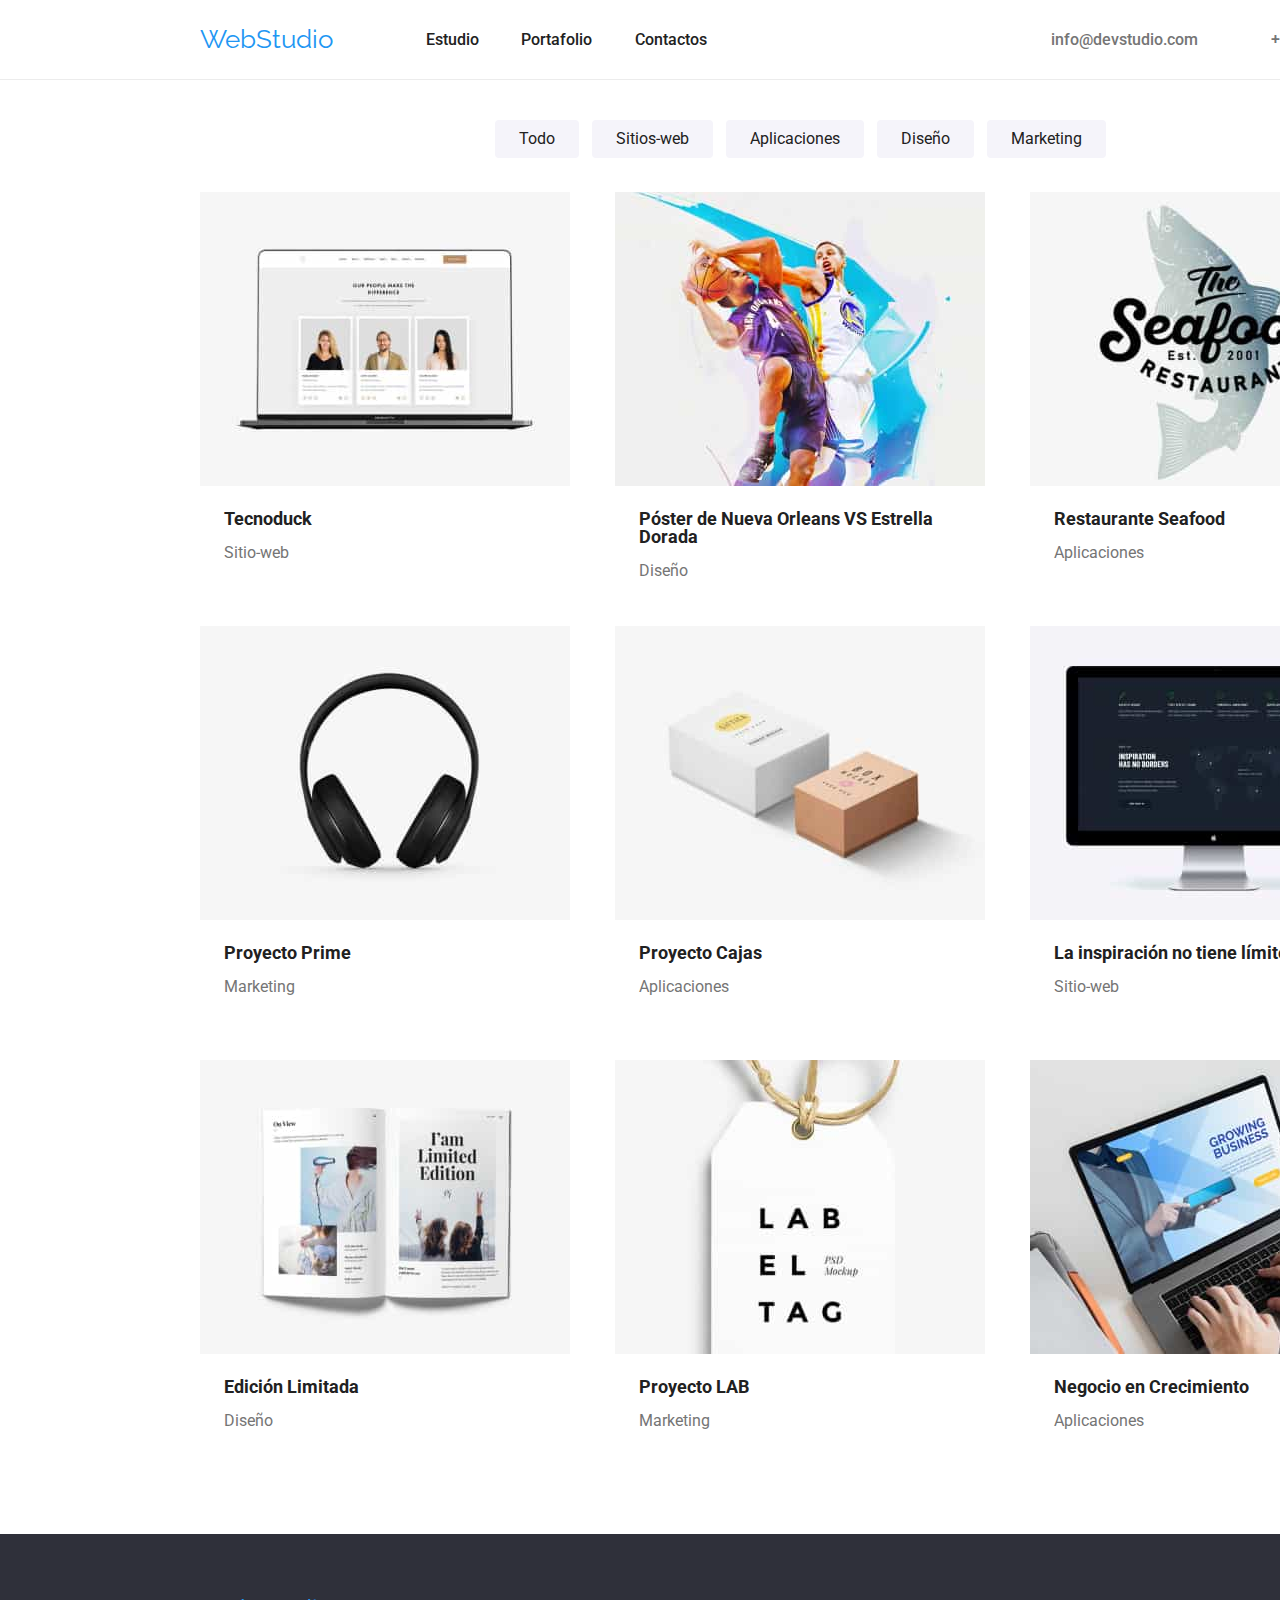
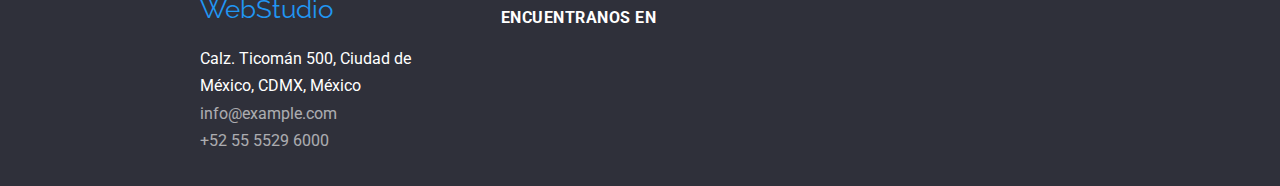
==== portafolio.html @ 0700a846 "start" ====
<!DOCTYPE html>
<html lang="es">
  <head>
    <meta charset="UTF-8" />
    <meta http-equiv="x-ua-compatible" content="ie=edge" />
    <meta name="viewport" content="width=device-width, initial-scale=1.0" />
    <link rel="stylesheet" href="CSS/styles-portafolio.css" />
    <link
      rel="stylesheet"
      href="https://cdnjs.cloudflare.com/ajax/libs/modern-normalize/1.1.0/modern-normalize.css"
      integrity="sha512-Y0MM+V6ymRKN2zStTqzQ227DWhhp4Mzdo6gnlRnuaNCbc+YN/ZH0sBCLTM4M0oSy9c9VKiCvd4Jk44aCLrNS5Q=="
      crossorigin="anonymous"
      referrerpolicy="no-referrer"
    />
    <title>Portafolio</title>
  </head>

  <body>
    <header>
      <section class="top-container">
        <div class="container">
          <nav>
            <a class="webstudio" href="#" target="_self">WebStudio</a>
            <ul class="navigation">
              <li>
                <a class="estudio" href="index.html" target="_self">Estudio</a>
              </li>
              <li>
                <a class="portafolio" href="portafolio.html" target="_self"
                  >Portafolio</a
                >
              </li>
              <li>
                <a class="contactos" href="#" target="_blank">Contactos</a>
              </li>
            </ul>
            <ul class="contact">
              <li>
                <a href="mailto:info@devstudio.com">info@devstudio.com</a>
              </li>
              <li>
                <a href="tel:+525555296000">+52 55 5529 6000</a>
              </li>
            </ul>
          </nav>
        </div>
      </section>
    </header>

    <main>
      <section class="main-content">
        <div class="container">
          <ul class="buttons">
            <li>
              <button class="button-all" type="button">Todo</button>
            </li>
            <li>
              <button class="button-websites" type="button">Sitios-web</button>
            </li>
            <li>
              <button class="button-apps" type="button">Aplicaciones</button>
            </li>
            <li>
              <button class="button-design" type="button">Diseño</button>
            </li>
            <li>
              <button class="button-marketing" type="button">Marketing</button>
            </li>
          </ul>
          <ul class="images">
            <li class="tecnoduck">
              <img
                src="Imagenes/images-portafolio/imagen(10).jpg"
                alt="tecnoduck picture"
                width="370"
                height="294"
              />
              <p>Tecnoduck</p>
              <a class="websites" href="#">Sitio-web</a>
            </li>
            <li class="basket">
              <img
                src="Imagenes/images-portafolio/imagen(11).jpg"
                alt="basket players"
                width="370"
                height="294"
              />
              <p>Póster de Nueva Orleans VS Estrella Dorada</p>
              <a class="design" href="#">Diseño</a>
            </li>
            <li class="seafood">
              <img
                src="Imagenes/images-portafolio/imagen(12).jpg"
                alt="restaurant SeaFood"
                width="370"
                height="294"
              />
              <p>Restaurante Seafood</p>
              <a class="apps" href="#">Aplicaciones</a>
            </li>
            <li class="headsets">
              <img
                src="Imagenes/images-portafolio/imagen(13).jpg"
                alt="headsets picture"
                width="370"
                height="294"
              />
              <p>Proyecto Prime</p>
              <a class="marketing" href="#">Marketing</a>
            </li>
            <li class="boxes">
              <img
                src="Imagenes/images-portafolio/imagen(14).jpg"
                alt="boxes picture"
                width="370"
                height="294"
              />
              <p>Proyecto Cajas</p>
              <a class="apps" href="#">Aplicaciones</a>
            </li>
            <li class="screen">
              <img
                src="Imagenes/images-portafolio/imagen(15).jpg"
                alt="screen picture"
                width="370"
                height="294"
              />
              <p>La inspiración no tiene límites</p>
              <a class="websites" href="#">Sitio-web</a>
            </li>
            <li class="magazine">
              <img
                src="Imagenes/images-portafolio/imagen(18).jpg"
                alt="magazine picture"
                width="370"
                height="294"
              />
              <p>Edición Limitada</p>
              <a class="design" href="#">Diseño</a>
            </li>
            <li class="tag">
              <img
                src="Imagenes/images-portafolio/imagen(17).jpg"
                alt="tag picture"
                width="370"
                height="294"
              />
              <p>Proyecto LAB</p>
              <a class="marketing" href="#">Marketing</a>
            </li>
            <li class="laptop">
              <img
                src="Imagenes/images-portafolio/imagen(16).jpg"
                alt="laptot picture"
                width="370"
                height="294"
              />
              <p>Negocio en Crecimiento</p>
              <a class="apps" href="#">Aplicaciones</a>
            </li>
          </ul>
        </div>
      </section>
    </main>

    <footer>
      <section class="foot-page">
        <div class="container">
          <ul class="foot-info">
            <a class="webstudio" href="#" target="_self">WebStudio</a>
            <li class="address">
              <address>
                Calz. Ticomán 500, Ciudad de México, CDMX, México
              </address>
            </li>
            <li class="phone">
              <a href="mailto:info@example.com">info@example.com</a>
            </li>
            <li class="email">
              <a href="tel:+525555296000">+52 55 5529 6000</a>
            </li>
          </ul>
          <ul class="find-us">
            <li>
              <p>ENCUENTRANOS EN</p>
            </li>
          </ul>
        </div>
      </section>
    </footer>
  </body>
</html>
---- CSS/styles-portafolio.css ----
@import url('https://fonts.googleapis.com/css2?family=Raleway:wght@700&family=Roboto:wght@400;500;700;900&display=swap');

:root {
    --color-azul: #2196F3;
    --color-texto: #212121;
    --color-gris: #757575;
    --color-hueso: #FFFFFF;
    --color-botones: #F5F4FA;
    --color-footpage: #2F303A;
}

* {
    list-style: none;
    text-decoration: none;
    font-family: 'Roboto', sans-serif;
    color: var(--color-texto);
    box-sizing: border-box;
}

section {
    margin: 0px 0px;
    padding: 47px 0px;
    width: 1600px;
}

.top-container {
    width: 1600px;
    height: 80px;
    margin: 0 auto;
    padding: 0px 0px;
    align-items: center;
    justify-content: center;
    display: flex;
    border-bottom: 1px solid #ECECEC;
}

nav {
    width: 1200px;
    display: flex;
    align-items: center;
}

.top-container .container .navigation {
    display: flex;
    padding: 0px 0px;
    margin: 0px 0px 0px 93px;
    width: 281px;
    justify-content: space-between;
}

.top-container .container .contact {
    display: flex;
    justify-content: space-between;
    width: 350px;
    margin: 0px 0px 0px 344px;
    padding: 0px 0px;
}

.webstudio,
.foot-info .webstudio {
    font-family: 'Raleway', sans-serif;
    font-size: 26px;
    font-style: bold;
    line-height: 1.2;
    color: var(--color-azul);
}

.foot-page .find-us p {
    font-style: normal;
    font-weight: 700;
    line-height: 16px;
    letter-spacing: 0.03em;
    color: var(--color-hueso);
    width: 300px;
}

.main-content .images p {
    font-weight: 700;
    font-size: 18px;
    font-style: bold;
    line-height: 1;
    margin: 0px 0px;
    padding: 20px 24px 10px 24px;
}

.main-content .images a {
    font-size: 16px;
    line-height: 1.9;
    font-style: medium;
    color: var(--color-gris);
    padding: 20px 24px 20px 24px;
}

.main-content .images li {
    background-color: var(--color-hueso);
    width: 370px;
    height: 404px;
    margin-bottom: 30px;
    border-bottom: 1px;
}

.estudio,
.contactos,
.portafolio {
    font-weight: 500;
    font-style: medium;
    line-height: 1.2;
}

.estudio:hover,
.contactos:hover,
.portafolio:hover,
.estudio:focus,
.contactos:focus,
.porafolio:focus {
    color: var(--color-azul);
    font-weight: 500;
    line-height: 1.2;
}

.contact a {
    color: var(--color-gris);
    font-weight: 500;
    line-height: 1.2;
}

.main-content button {
    background-color: var(--color-botones);
    font-size: 16px;
    font-style: medium;
    line-height: 1.6;
    width: auto;
    height: auto;
    border: none;
    border-radius: 4px;
    text-align: center;
    padding: 6px 24px;
}

.main-content button:hover,
.main-content button:focus {
    background-color: var(--color-azul);
    color: var(--color-hueso);
    font-style: medium;
    line-height: 1.6;
    padding: 6px 24px;
    width: auto;
    height: auto;
    border: none;
    cursor: pointer;
    box-shadow: 0px 3px 1px rgba(0, 0, 0, 0.1), 0px 1px 2px rgba(0, 0, 0, 0.08), 0px 2px 2px rgba(0, 0, 0, 0.12);
}

.main-content {
    display: flex;
    width: 1600px;
    margin: 0 auto;
}

.main-content .container {
    display: flex;
    margin: 0 auto;
    width: 1200px;
    height: 1360px;
    align-items: center;
    justify-content: center;
    padding: 0px 0px;
    flex-direction: column;
}

.main-content .container .images {
    display: flex;
    flex-wrap: wrap;
    padding: 0px 0px;
    justify-content: space-between;
    align-items: flex-start;
}

.main-content .container .buttons {
    display: flex;
    width: 611px;
    height: 54px;
    padding: 0px 0px;
    justify-content: space-between;
    margin-bottom: 18px;
}

.contact a:hover,
.foot-info a:hover {
    color: var(--color-azul);
}

.foot-page {
    display: flex;
    background-color: var(--color-footpage);
    width: 1600px;
    height: 252px;
    padding: 0px 0px;
    margin: 0 auto;
}

.foot-page .container {
    width: 1200px;
    display: flex;
    margin: 0 auto;
}

.foot-page ul {
    margin: 60px 70px 47px 0px; 
    padding: 0px 0px;
    width: 231px;
    height: 145px;
    display: flex;
    flex-wrap: wrap;
    align-items: center;
    line-height: 24px;
}

.foot-info .webstudio {
    margin-bottom: 20px;
}

.foot-info li a  {
    color: var(--color-hueso);
    line-height: 1.7;
    opacity: 60%;
}

.foot-info address {
    color: var(--color-hueso);
    line-height: 1.7;
    font-style: normal;
}

.foot-page .container .find-us li {
    margin-bottom: 143px;
}
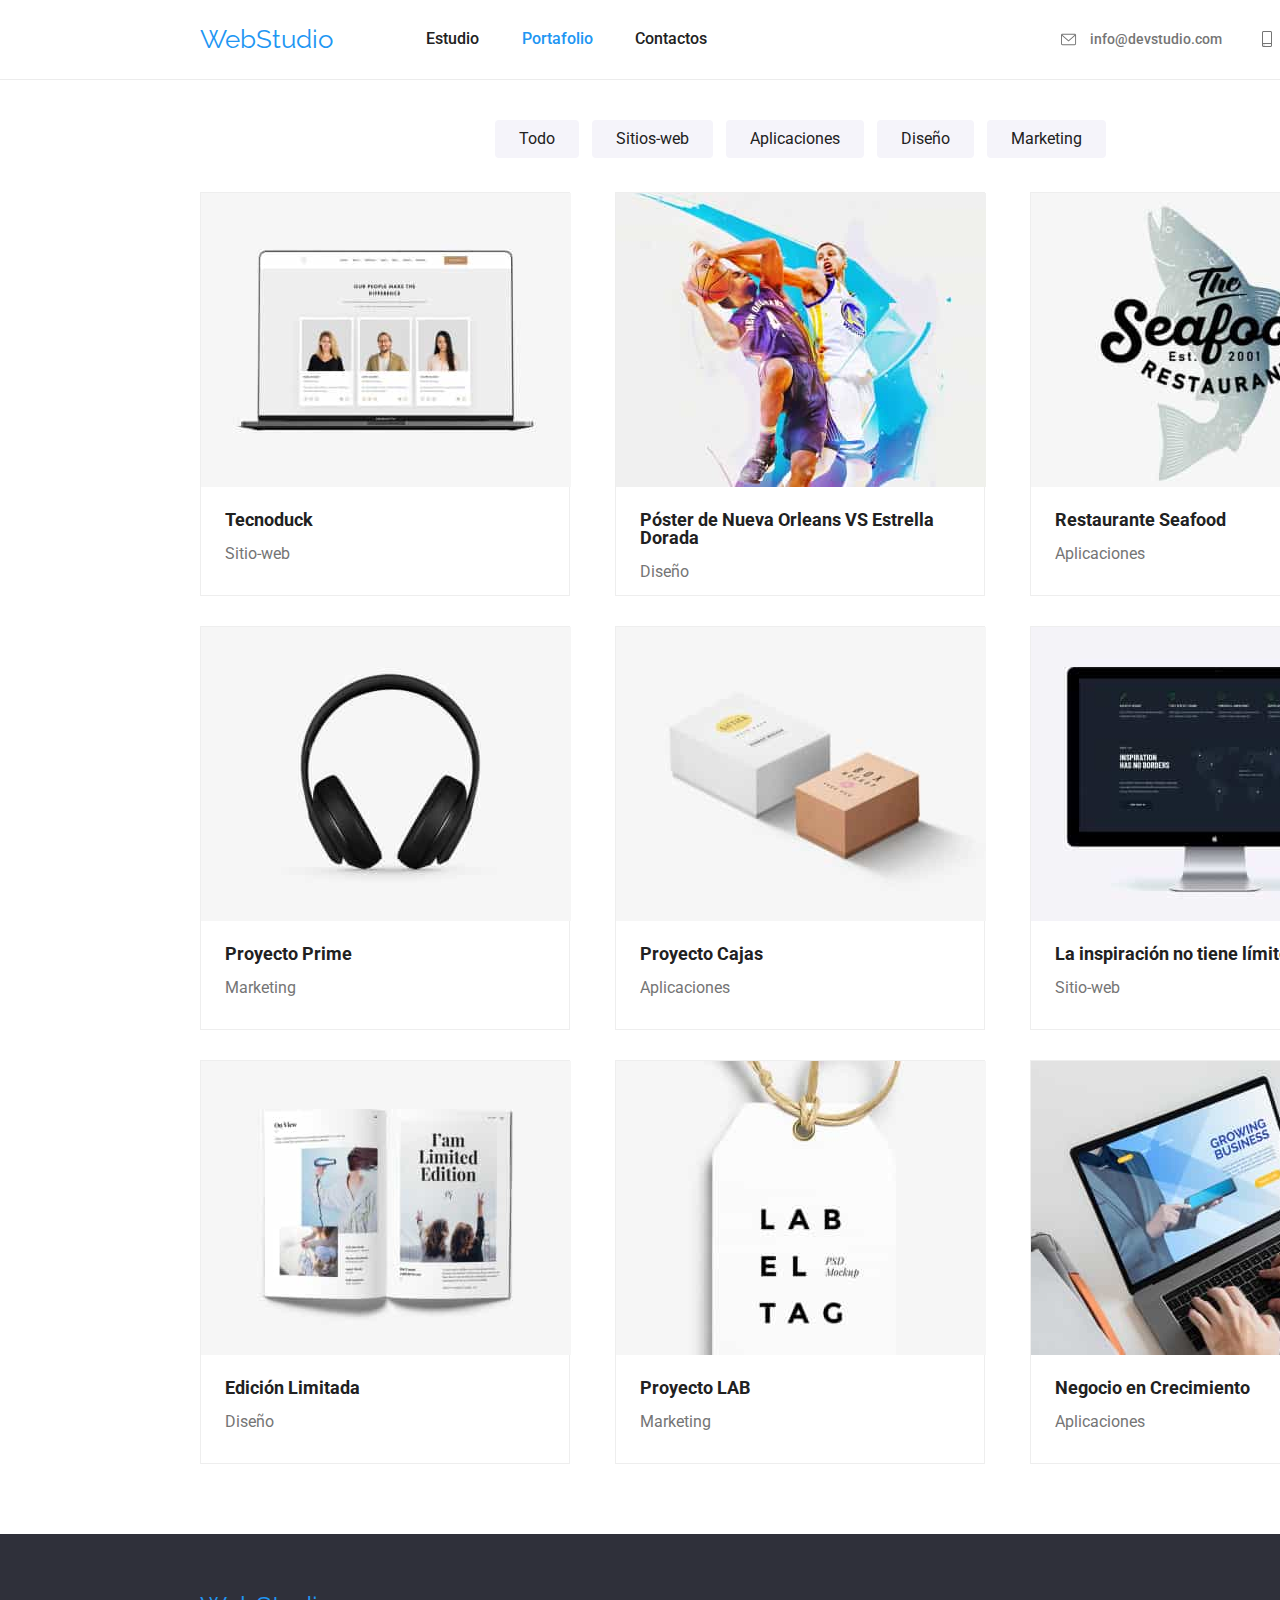
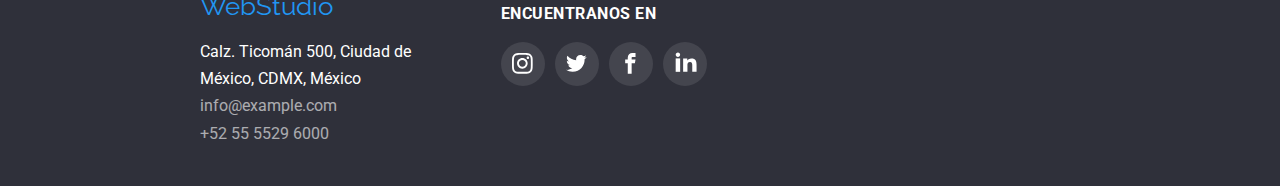
==== commit 469946fe: "finishhw4" ====
--- a/portafolio.html
+++ b/portafolio.html
@@ -4,7 +4,7 @@
     <meta charset="UTF-8" />
     <meta http-equiv="x-ua-compatible" content="ie=edge" />
     <meta name="viewport" content="width=device-width, initial-scale=1.0" />
-    <link rel="stylesheet" href="CSS/styles-portafolio.css" />
+    <link rel="stylesheet" href="styles-portafolio.css" />
     <link
       rel="stylesheet"
       href="https://cdnjs.cloudflare.com/ajax/libs/modern-normalize/1.1.0/modern-normalize.css"
@@ -17,10 +17,11 @@
 
   <body>
     <header>
-      <section class="top-container">
+      <section class="top-page">
         <div class="container">
           <nav>
-            <a class="webstudio" href="#" target="_self">WebStudio</a>
+            <a class="webstudio" href="#" target="_blank">WebStudio</a>
+
             <ul class="navigation">
               <li>
                 <a class="estudio" href="index.html" target="_self">Estudio</a>
@@ -34,15 +35,26 @@
                 <a class="contactos" href="#" target="_blank">Contactos</a>
               </li>
             </ul>
-            <ul class="contact">
-              <li>
+          </nav>
+
+          <ul class="contact">
+            <li>
+              <div class="email">
+                <svg class="icon">
+                  <use href="Imagenes/SVG/sprite.svg#sobre"></use>
+                </svg>
                 <a href="mailto:info@devstudio.com">info@devstudio.com</a>
-              </li>
-              <li>
+              </div>
+            </li>
+            <li>
+              <div class="celphone">
+                <svg class="icon">
+                  <use href="Imagenes/SVG/sprite.svg#celular"></use>
+                </svg>
                 <a href="tel:+525555296000">+52 55 5529 6000</a>
-              </li>
-            </ul>
-          </nav>
+              </div>
+            </li>
+          </ul>
         </div>
       </section>
     </header>
@@ -173,18 +185,42 @@
                 Calz. Ticomán 500, Ciudad de México, CDMX, México
               </address>
             </li>
+            <li class="foot-email">
+              <a href="mailto:info@example.com">info@example.com</a>
+            </li>
             <li class="phone">
-              <a href="mailto:info@example.com">info@example.com</a>
-            </li>
-            <li class="email">
               <a href="tel:+525555296000">+52 55 5529 6000</a>
             </li>
           </ul>
-          <ul class="find-us">
-            <li>
-              <p>ENCUENTRANOS EN</p>
-            </li>
-          </ul>
+          <div class="find-us">
+            <ul class="text-findus">
+              <li>
+                <p>ENCUENTRANOS EN</p>
+              </li>
+            </ul>
+            <ul class="social-container">
+              <li class="behind-icon-footer">
+                <svg class="foot-icon">
+                  <use href="Imagenes/SVG/sprite.svg#instagram"></use>
+                </svg>
+              </li>
+              <li class="behind-icon-footer">
+                <svg class="foot-icon">
+                  <use href="Imagenes/SVG/sprite.svg#twitter"></use>
+                </svg>
+              </li>
+              <li class="behind-icon-footer">
+                <svg class="foot-icon">
+                  <use href="Imagenes/SVG/sprite.svg#facebook"></use>
+                </svg>
+              </li>
+              <li class="behind-icon-footer">
+                <svg class="foot-icon">
+                  <use href="Imagenes/SVG/sprite.svg#linkedin"></use>
+                </svg>
+              </li>
+            </ul>
+          </div>
         </div>
       </section>
     </footer>
--- a/styles-portafolio.css
+++ b/styles-portafolio.css
@@ -0,0 +1,332 @@
+@import url('https://fonts.googleapis.com/css2?family=Raleway:wght@700&family=Roboto:wght@400;500;700;900&display=swap');
+
+:root {
+    --color-azul: #2196F3;
+    --color-texto: #212121;
+    --color-gris: #757575;
+    --color-hueso: #FFFFFF;
+    --color-botones: #F5F4FA;
+    --color-footpage: #2F303A;
+}
+
+* {
+    list-style: none;
+    text-decoration: none;
+    font-family: 'Roboto', sans-serif;
+    color: var(--color-texto);
+    box-sizing: border-box;
+}
+
+section {
+    margin: 0px 0px;
+    padding: 47px 0px;
+    width: 1600px;
+}
+
+/* TOP WEBSITE */
+
+.top-page {
+    height: 80px;
+    padding: 0px 0px;
+    align-items: center;
+    display: flex;
+    width: 1600px;
+    border-bottom: 1px solid #ECECEC;
+}
+
+.top-page .container {
+    display: flex;
+    width: 1200px;
+    margin: 0 auto;
+    align-items: center;
+}
+
+nav {
+    width: 519px;
+    display: flex;
+    align-items: center;
+}
+
+.top-page .container .navigation {
+    display: flex;
+    padding: 0px 0px;
+    margin: 0px 0px 0px 93px;
+    width: 281px;
+    justify-content: space-between;
+}
+
+.top-page .container .contact {
+    display: flex;
+    justify-content: space-between;
+    align-items: center;
+    width: 340px;
+    height: 16px;
+    margin: 0px 0px 0px 344px;
+    padding: 0px 0px;
+}
+
+.contact .email {
+    display: flex;
+    justify-content: space-between;
+    width: 161px;
+    height: 16px;
+}
+
+.contact .celphone {
+    display: flex;
+    justify-content: space-between;
+    width: 138px;
+    height: 16px;
+}
+
+.top-page .container .icon {
+    width: 20px;
+    height: 16px;
+    stroke-width: 0;
+    align-items: center;
+    fill: var(--color-gris)
+}
+
+.webstudio,
+.foot-info .webstudio {
+    font-family: 'Raleway', sans-serif;
+    font-size: 26px;
+    font-style: bold;
+    line-height: var(--lineweight-normal);
+    color: var(--color-azul);
+}
+
+.estudio,
+.contactos,
+.portafolio {
+    font-weight: 500;
+    font-style: medium;
+    line-height: var(--lineweight-normal);
+}
+
+.portafolio {
+    color: var(--color-azul);
+}
+
+.estudio:hover,
+.contactos:hover,
+.estudio:focus,
+.contactos:focus {
+    color: var(--color-azul);
+    font-weight: 500;
+    line-height: var(--lineweight-normal);
+}
+
+.contact a {
+    color: var(--color-gris);
+    font-weight: 500;
+    font-size: 14px;
+    line-height: var(--lineweight-normal);
+}
+
+.top-page .contact .email .icon:hover,
+.top-page .contact .email a:hover,
+.top-page .contact .celphone a:hover {
+    color: var(--color-azul);
+    font-weight: 500;
+    font-size: 14px;
+    line-height: var(--lineweight-normal);
+    fill: var(--color-azul);
+    color: var(--color-azul);
+    cursor: pointer;
+}
+
+/* MAIN CONTENT */
+
+.main-content .images p {
+    font-weight: 700;
+    font-size: 18px;
+    font-style: bold;
+    line-height: 1;
+    margin: 0px 0px;
+    padding: 20px 24px 10px 24px;
+}
+
+.main-content .images a {
+    font-size: 16px;
+    line-height: 1.9;
+    font-style: medium;
+    color: var(--color-gris);
+    padding: 20px 24px 20px 24px;
+}
+
+.main-content .images li {
+    background-color: var(--color-hueso);
+    width: 370px;
+    height: 404px;
+    margin-bottom: 30px;
+    border: 1px solid rgba(238, 238, 238, 1);
+}
+
+.main-content .images li:hover {
+    box-shadow: 0px 1px 1px rgba(0, 0, 0, 0.12), 0px 4px 4px rgba(0, 0, 0, 0.06), 1px 4px 6px rgba(0, 0, 0, 0.16);
+    cursor: pointer;
+}
+
+.main-content button {
+    background-color: var(--color-botones);
+    font-size: 16px;
+    font-style: bold;
+    line-height: 1.6;
+    width: auto;
+    height: auto;
+    border: none;
+    border-radius: 4px;
+    text-align: center;
+    padding: 6px 24px;
+}
+
+.main-content button:hover,
+.main-content button:focus {
+    background-color: var(--color-azul);
+    color: var(--color-hueso);
+    font-style: medium;
+    line-height: 1.6;
+    padding: 6px 24px;
+    width: auto;
+    height: auto;
+    border: none;
+    cursor: pointer;
+    box-shadow: 0px 3px 1px rgba(0, 0, 0, 0.1), 0px 1px 2px rgba(0, 0, 0, 0.08), 0px 2px 2px rgba(0, 0, 0, 0.12);
+}
+
+.main-content {
+    display: flex;
+    width: 1600px;
+    margin: 0 auto;
+}
+
+.main-content .container {
+    display: flex;
+    margin: 0 auto;
+    width: 1200px;
+    height: 1360px;
+    align-items: center;
+    justify-content: center;
+    padding: 0px 0px;
+    flex-direction: column;
+}
+
+.main-content .container .images {
+    display: flex;
+    flex-wrap: wrap;
+    padding: 0px 0px;
+    justify-content: space-between;
+    align-items: flex-start;
+}
+
+.main-content .container .buttons {
+    display: flex;
+    width: 611px;
+    height: 54px;
+    padding: 0px 0px;
+    justify-content: space-between;
+    margin-bottom: 18px;
+}
+
+.contact a:hover,
+.foot-info a:hover {
+    color: var(--color-azul);
+}
+
+/* FOOTER */
+
+.foot-page {
+    display: flex;
+    background-color: var(--color-footpage);
+    width: 1600px;
+    height: 252px;
+    padding: 0px 0px;
+}
+
+.foot-page .container {
+    width: 1200px;
+    display: flex;
+    margin: 0 auto;
+}
+
+.foot-page .foot-info {
+    margin: 60px 70px 47px 0px;
+    padding: 0px 0px;
+    width: 231px;
+    height: 145px;
+    display: flex;
+    flex-wrap: wrap;
+    align-items: center;
+    line-height: 24px;
+}
+
+.foot-info .webstudio {
+    margin-bottom: 20px;
+}
+
+.foot-info li a {
+    color: var(--color-hueso);
+    line-height: 1.7;
+    opacity: 60%;
+}
+
+.foot-info address {
+    color: var(--color-hueso);
+    line-height: 1.7;
+    font-style: normal;
+}
+
+.foot-page .find-us {
+    display: flex;
+    flex-direction: column;
+    width: 206px;
+    height: 80px;
+    margin: 72px 0px 100px 0px;
+    justify-content: space-between;
+}
+
+.foot-page .find-us .text-findus,
+.foot-page .find-us .social-container {
+    margin: 0px 0px;
+    padding: 0px 0px;
+}
+
+.foot-page .find-us p {
+    font-style: normal;
+    font-weight: 700;
+    line-height: 16px;
+    letter-spacing: 0.03em;
+    color: var(--color-hueso);
+    margin: 0px 0px;
+}
+
+.social-container {
+    width: 206px;
+    height: 44px;
+    display: flex;
+    justify-content: space-between;
+    align-items: center;
+}
+
+.behind-icon-footer {
+    background-color: rgba(255, 255, 255, 0.1);
+    border-radius: 100%;
+    width: 44px;
+    height: 44px;
+}
+
+.foot-icon {
+    width: 44px;
+    height: 44px;
+    fill: var(--color-hueso);
+    align-items: left;
+}
+
+.behind-icon-footer:hover {
+    background-color: var(--color-azul);
+    border-radius: 100%;
+    width: 44px;
+    height: 44px;
+    cursor: pointer;
+}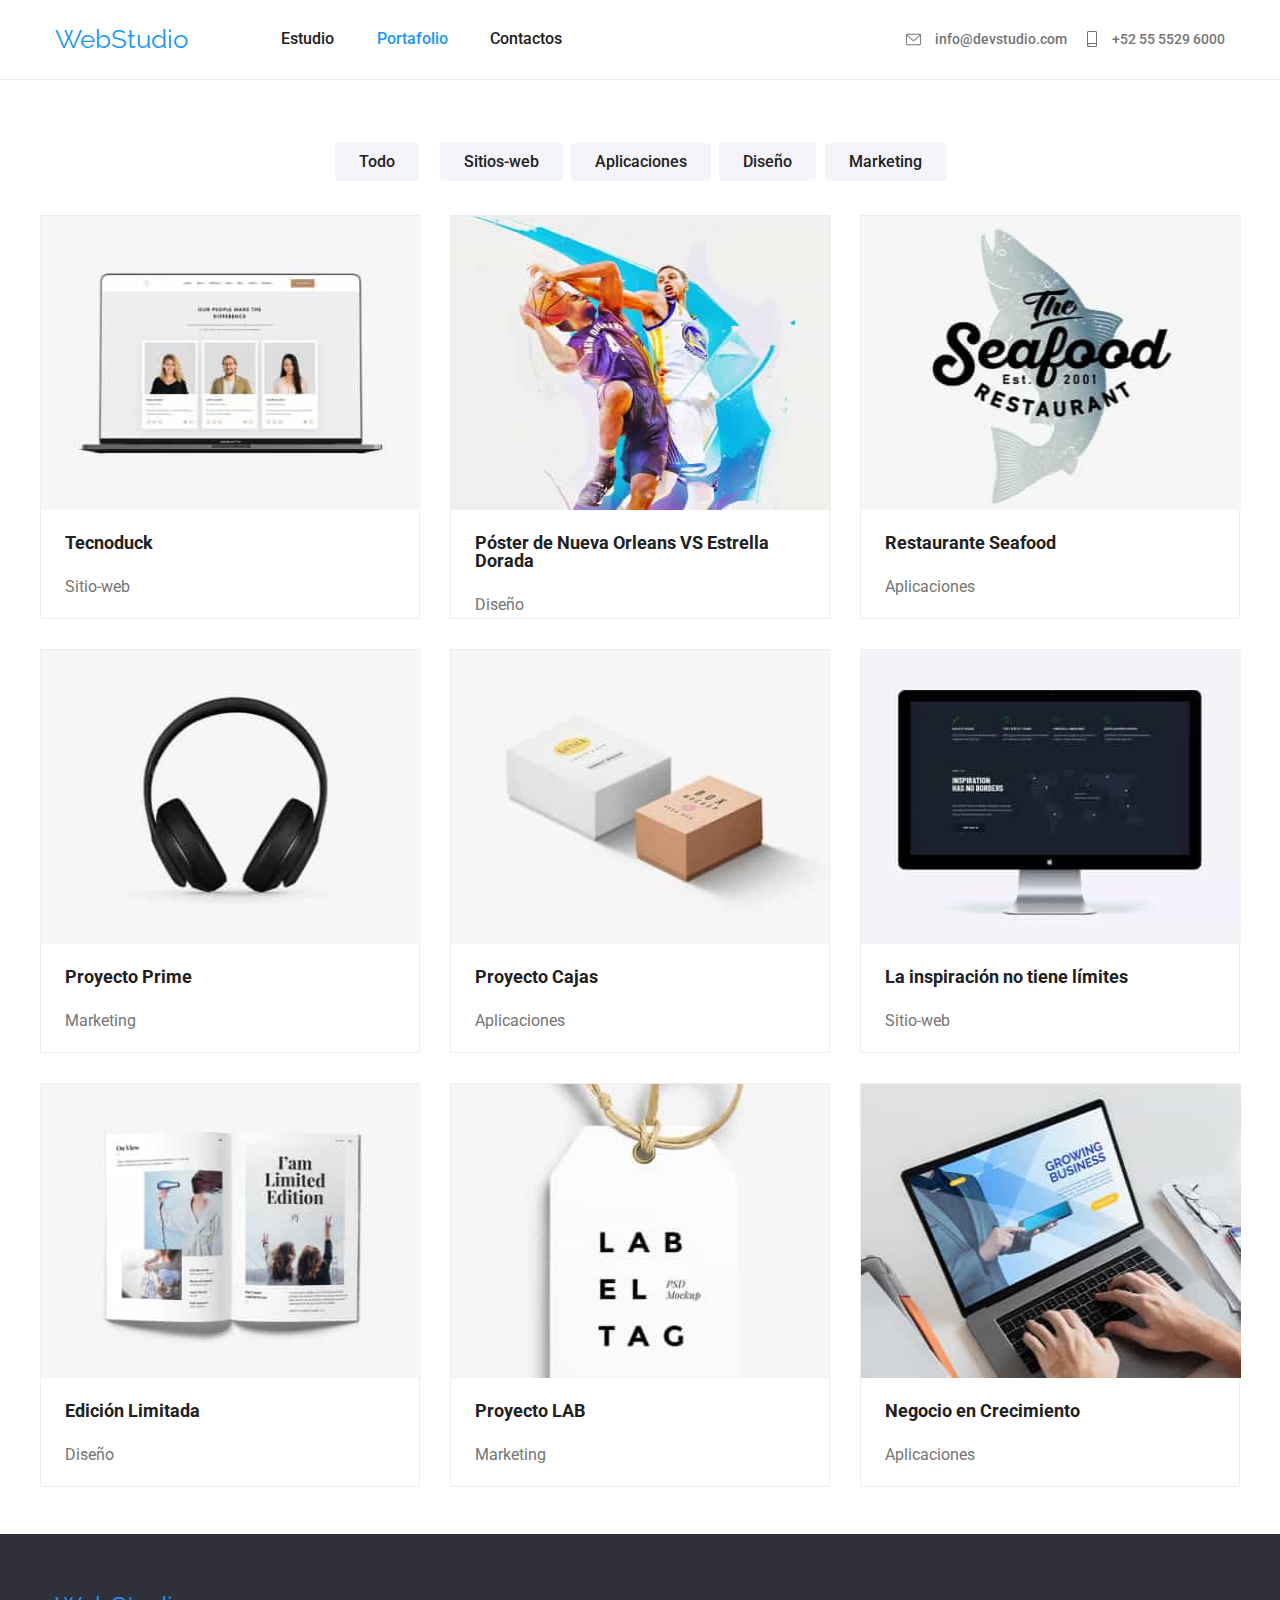
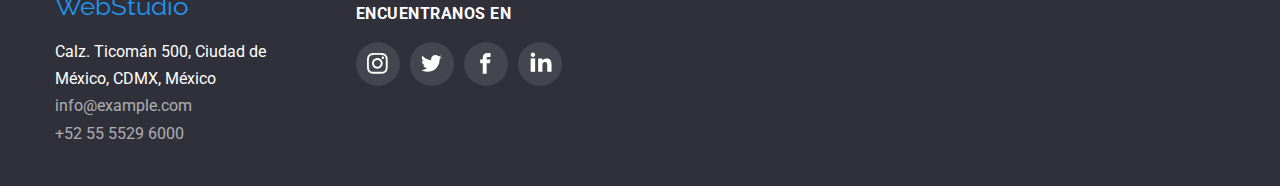
==== commit a8bfd0e5: "finish hw04" ====
--- a/portafolio.html
+++ b/portafolio.html
@@ -64,111 +64,129 @@
         <div class="container">
           <ul class="buttons">
             <li>
-              <button class="button-all" type="button">Todo</button>
-            </li>
-            <li>
-              <button class="button-websites" type="button">Sitios-web</button>
-            </li>
-            <li>
-              <button class="button-apps" type="button">Aplicaciones</button>
-            </li>
-            <li>
-              <button class="button-design" type="button">Diseño</button>
-            </li>
-            <li>
-              <button class="button-marketing" type="button">Marketing</button>
+              <button class="button-selector" type="button">Todo</button>
+            </li>
+            <li>
+              <button class="button-selector" type="button">Sitios-web</button>
+            </li>
+            <li>
+              <button class="button-selector" type="button">Aplicaciones</button>
+            </li>
+            <li>
+              <button class="button-selector" type="button">Diseño</button>
+            </li>
+            <li>
+              <button class="button-selector" type="button">Marketing</button>
             </li>
           </ul>
           <ul class="images">
             <li class="tecnoduck">
+              <a href="#" class="link">
               <img
                 src="Imagenes/images-portafolio/imagen(10).jpg"
                 alt="tecnoduck picture"
-                width="370"
-                height="294"
-              />
-              <p>Tecnoduck</p>
-              <a class="websites" href="#">Sitio-web</a>
+                width="380"
+                height="294"
+              />
+              <h2>Tecnoduck</h2>
+              <p>Sitio-web</p>
+            </a>
             </li>
             <li class="basket">
+              <a href="#" class="link">
               <img
                 src="Imagenes/images-portafolio/imagen(11).jpg"
                 alt="basket players"
-                width="370"
-                height="294"
-              />
-              <p>Póster de Nueva Orleans VS Estrella Dorada</p>
-              <a class="design" href="#">Diseño</a>
+                width="380"
+                height="294"
+              />
+              <h2>Póster de Nueva Orleans VS Estrella Dorada</h2>
+              <p>Diseño</p>
+            </a>
             </li>
             <li class="seafood">
+            <a href="#" class="link">
               <img
                 src="Imagenes/images-portafolio/imagen(12).jpg"
                 alt="restaurant SeaFood"
-                width="370"
-                height="294"
-              />
-              <p>Restaurante Seafood</p>
-              <a class="apps" href="#">Aplicaciones</a>
+                width="380"
+                height="294"
+              />
+              <h2>Restaurante Seafood</h2>
+              <p>Aplicaciones</p>
+            </a>
             </li>
             <li class="headsets">
+            <a href="#" class="link">
               <img
                 src="Imagenes/images-portafolio/imagen(13).jpg"
                 alt="headsets picture"
-                width="370"
-                height="294"
-              />
-              <p>Proyecto Prime</p>
-              <a class="marketing" href="#">Marketing</a>
+                width="380"
+                height="294"
+              />
+              <h2>Proyecto Prime</h2>
+              <p>Marketing</p>
+            </a>
             </li>
             <li class="boxes">
+            <a href="#" class="link">
               <img
                 src="Imagenes/images-portafolio/imagen(14).jpg"
                 alt="boxes picture"
-                width="370"
-                height="294"
-              />
-              <p>Proyecto Cajas</p>
-              <a class="apps" href="#">Aplicaciones</a>
+                width="380"
+                height="294"
+              />
+              <h2>Proyecto Cajas</h2>
+              <p>Aplicaciones</p>
+            </a>
             </li>
             <li class="screen">
+            <a href="#" class="link">
               <img
                 src="Imagenes/images-portafolio/imagen(15).jpg"
                 alt="screen picture"
-                width="370"
-                height="294"
-              />
-              <p>La inspiración no tiene límites</p>
-              <a class="websites" href="#">Sitio-web</a>
+                width="380"
+                height="294"
+              />
+              <h2>La inspiración no tiene límites</h2>
+              <p>Sitio-web</p>
+            </a>
             </li>
             <li class="magazine">
+            <a href="#" class="link">
               <img
                 src="Imagenes/images-portafolio/imagen(18).jpg"
                 alt="magazine picture"
-                width="370"
-                height="294"
-              />
-              <p>Edición Limitada</p>
-              <a class="design" href="#">Diseño</a>
+                width="380"
+                height="294"
+              />
+              <h2>Edición Limitada</h2>
+              <p>Diseño</p>
+            </a>
             </li>
             <li class="tag">
+            <a href="#" class="link">
               <img
                 src="Imagenes/images-portafolio/imagen(17).jpg"
                 alt="tag picture"
-                width="370"
-                height="294"
-              />
-              <p>Proyecto LAB</p>
-              <a class="marketing" href="#">Marketing</a>
+                width="380"
+                height="294"
+              />
+              <h2>Proyecto LAB</h2>
+              <p>Marketing</p>
+            </a>
             </li>
             <li class="laptop">
+            <a href="#" class="link">
               <img
                 src="Imagenes/images-portafolio/imagen(16).jpg"
                 alt="laptot picture"
-                width="370"
-                height="294"
-              />
-              <p>Negocio en Crecimiento</p>
-              <a class="apps" href="#">Aplicaciones</a>
+                width="380"
+                height="294"
+              />
+              <h2>Negocio en Crecimiento</h2>
+              <p>Aplicaciones</p>
+            </a>
             </li>
           </ul>
         </div>
--- a/styles-portafolio.css
+++ b/styles-portafolio.css
@@ -20,7 +20,7 @@
 section {
     margin: 0px 0px;
     padding: 47px 0px;
-    width: 1600px;
+    width: 100%;
 }
 
 /* TOP WEBSITE */
@@ -30,14 +30,16 @@
     padding: 0px 0px;
     align-items: center;
     display: flex;
-    width: 1600px;
     border-bottom: 1px solid #ECECEC;
 }
 
 .top-page .container {
     display: flex;
     width: 1200px;
-    margin: 0 auto;
+    padding-left: 15px;
+    padding-right: 15px;
+    margin-left: auto;
+    margin-right: auto;
     align-items: center;
 }
 
@@ -138,29 +140,32 @@
 
 /* MAIN CONTENT */
 
-.main-content .images p {
+.main-content .images a h2 {
     font-weight: 700;
     font-size: 18px;
     font-style: bold;
     line-height: 1;
     margin: 0px 0px;
-    padding: 20px 24px 10px 24px;
-}
-
-.main-content .images a {
+    padding: 20px 24px 0px 24px;
+}
+
+.main-content .images a p {
     font-size: 16px;
     line-height: 1.9;
     font-style: medium;
     color: var(--color-gris);
-    padding: 20px 24px 20px 24px;
+    padding: 20px 24px 10px 24px;
+    margin: 0px;
 }
 
 .main-content .images li {
     background-color: var(--color-hueso);
+    display: flex;
+    flex-direction: column;
     width: 370px;
     height: 404px;
-    margin-bottom: 30px;
     border: 1px solid rgba(238, 238, 238, 1);
+    flex-basis: calc((100% - 60px) / 3);
 }
 
 .main-content .images li:hover {
@@ -170,9 +175,6 @@
 
 .main-content button {
     background-color: var(--color-botones);
-    font-size: 16px;
-    font-style: bold;
-    line-height: 1.6;
     width: auto;
     height: auto;
     border: none;
@@ -197,7 +199,6 @@
 
 .main-content {
     display: flex;
-    width: 1600px;
     margin: 0 auto;
 }
 
@@ -207,7 +208,6 @@
     width: 1200px;
     height: 1360px;
     align-items: center;
-    justify-content: center;
     padding: 0px 0px;
     flex-direction: column;
 }
@@ -216,7 +216,7 @@
     display: flex;
     flex-wrap: wrap;
     padding: 0px 0px;
-    justify-content: space-between;
+    gap: 30px;
     align-items: flex-start;
 }
 
@@ -225,8 +225,21 @@
     width: 611px;
     height: 54px;
     padding: 0px 0px;
-    justify-content: space-between;
+    gap: 8px; 
     margin-bottom: 18px;
+}
+
+.main-content .container .buttons li {
+    flex-basis: calc((100% - 32px) / 5);
+}
+
+.button-selector {
+    font-weight: 500;
+    color: var(--color-texto);
+    line-height: 1.6;
+    font-style: bold;
+    width: auto;
+    white-space: nowrap;
 }
 
 .contact a:hover,
@@ -239,7 +252,6 @@
 .foot-page {
     display: flex;
     background-color: var(--color-footpage);
-    width: 1600px;
     height: 252px;
     padding: 0px 0px;
 }
@@ -247,7 +259,10 @@
 .foot-page .container {
     width: 1200px;
     display: flex;
-    margin: 0 auto;
+    padding-left: 15px;
+    padding-right: 15px;
+    margin-left: auto;
+    margin-right: auto;
 }
 
 .foot-page .foot-info {
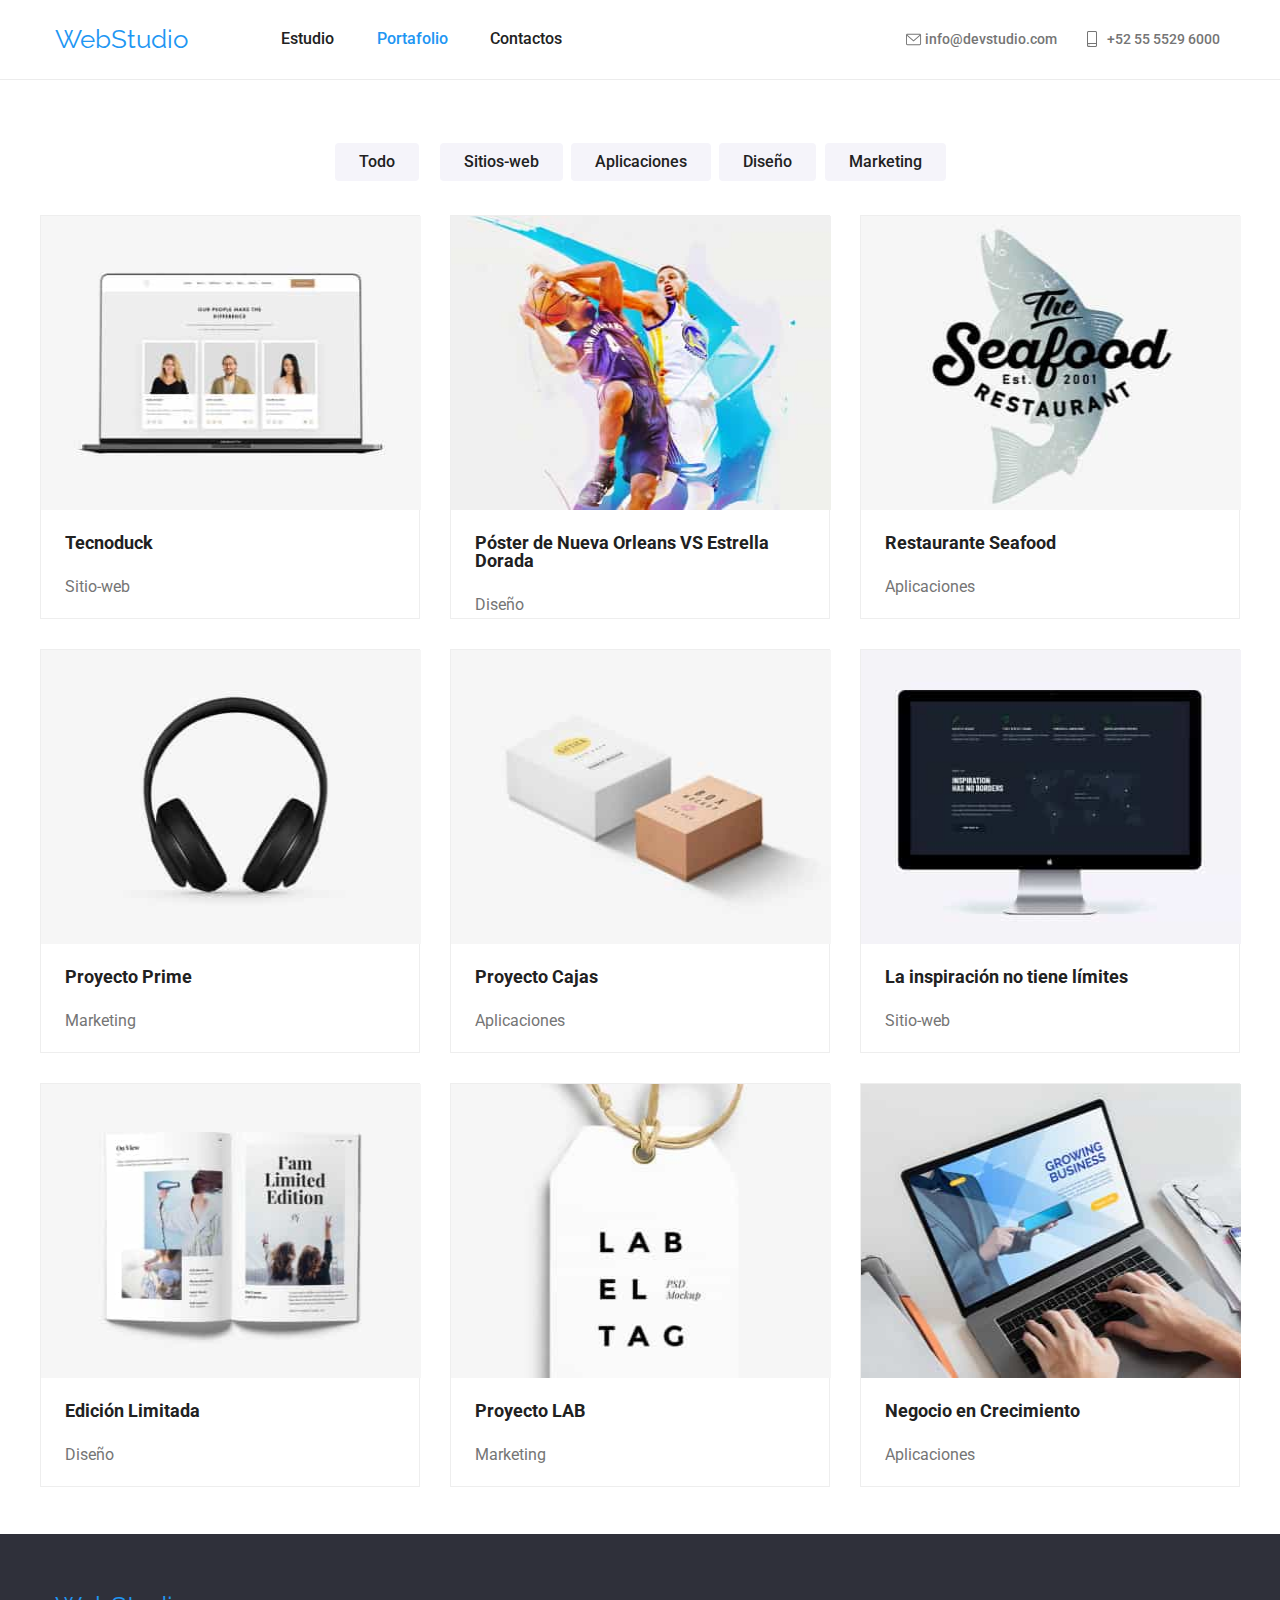
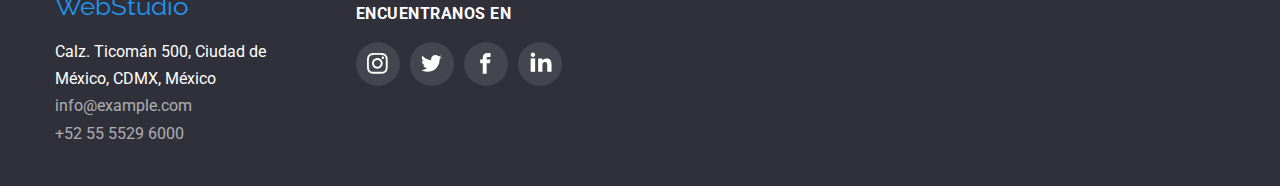
==== commit e3c417d7: "only the hoover is missing" ====
--- a/portafolio.html
+++ b/portafolio.html
@@ -39,20 +39,21 @@
 
           <ul class="contact">
             <li>
-              <div class="email">
+              <a href="mailto:info@devstudio.com" class="email" target="_self">
                 <svg class="icon">
                   <use href="Imagenes/SVG/sprite.svg#sobre"></use>
                 </svg>
-                <a href="mailto:info@devstudio.com">info@devstudio.com</a>
-              </div>
-            </li>
-            <li>
-              <div class="celphone">
+                <p>info@devstudio.com</p>
+              </a>
+            </li>
+            
+            <li>
+              <a href="tel:+525555296000" class="celphone" target="_self">
                 <svg class="icon">
                   <use href="Imagenes/SVG/sprite.svg#celular"></use>
                 </svg>
-                <a href="tel:+525555296000">+52 55 5529 6000</a>
-              </div>
+                <p>+52 55 5529 6000</p>
+              </a>
             </li>
           </ul>
         </div>
--- a/styles-portafolio.css
+++ b/styles-portafolio.css
@@ -59,7 +59,7 @@
 
 .top-page .container .contact {
     display: flex;
-    justify-content: space-between;
+    gap: 30px;
     align-items: center;
     width: 340px;
     height: 16px;
@@ -67,18 +67,39 @@
     padding: 0px 0px;
 }
 
+.top-page .container .contact li {
+    flex-basis: calc((100% - 30px) / 2);
+}
+
+.top-page .container .contact li a {
+    flex-basis: calc((100% - 10px) / 2);
+}
+
 .contact .email {
     display: flex;
-    justify-content: space-between;
-    width: 161px;
+    align-items: center;
+    width: 151px;
     height: 16px;
 }
 
 .contact .celphone {
     display: flex;
-    justify-content: space-between;
-    width: 138px;
+    align-items: center;
+    width: 135px;
     height: 16px;
+}
+
+.contact li a:hover {
+    color: var(--color-azul);
+    cursor: pointer;
+    fill: var(--color-azul);
+}
+
+.contact p {
+    color: var(--color-gris);
+    font-weight: 500;
+    font-size: 14px;
+    line-height: var(--lineweight-normal);
 }
 
 .top-page .container .icon {
@@ -124,18 +145,6 @@
     font-weight: 500;
     font-size: 14px;
     line-height: var(--lineweight-normal);
-}
-
-.top-page .contact .email .icon:hover,
-.top-page .contact .email a:hover,
-.top-page .contact .celphone a:hover {
-    color: var(--color-azul);
-    font-weight: 500;
-    font-size: 14px;
-    line-height: var(--lineweight-normal);
-    fill: var(--color-azul);
-    color: var(--color-azul);
-    cursor: pointer;
 }
 
 /* MAIN CONTENT */
@@ -254,6 +263,7 @@
     background-color: var(--color-footpage);
     height: 252px;
     padding: 0px 0px;
+    margin-bottom: 0px;
 }
 
 .foot-page .container {
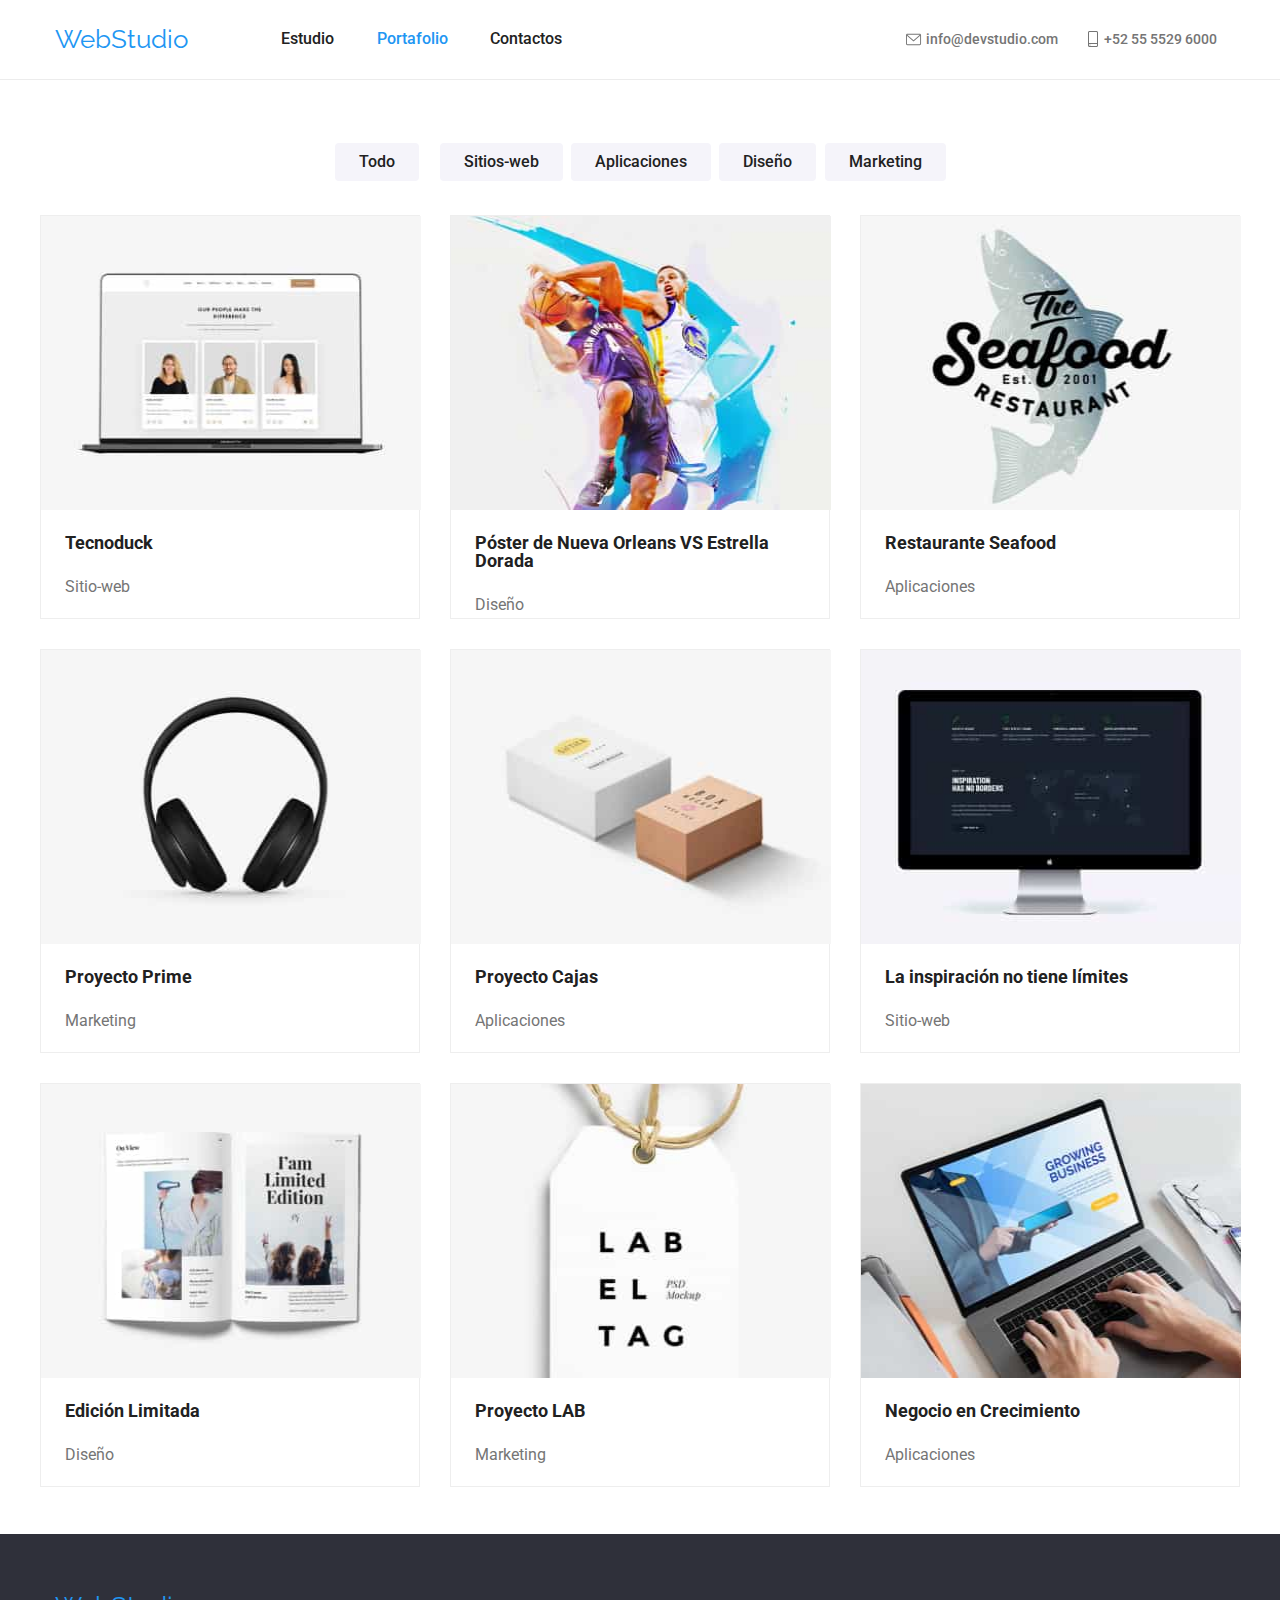
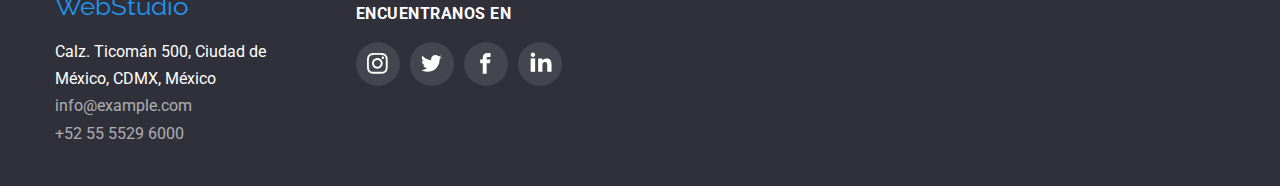
==== commit 45c73fbd: "last change" ====
--- a/portafolio.html
+++ b/portafolio.html
@@ -43,7 +43,7 @@
                 <svg class="icon">
                   <use href="Imagenes/SVG/sprite.svg#sobre"></use>
                 </svg>
-                <p>info@devstudio.com</p>
+                info@devstudio.com
               </a>
             </li>
             
@@ -52,7 +52,7 @@
                 <svg class="icon">
                   <use href="Imagenes/SVG/sprite.svg#celular"></use>
                 </svg>
-                <p>+52 55 5529 6000</p>
+                +52 55 5529 6000
               </a>
             </li>
           </ul>
--- a/styles-portafolio.css
+++ b/styles-portafolio.css
@@ -71,44 +71,45 @@
     flex-basis: calc((100% - 30px) / 2);
 }
 
-.top-page .container .contact li a {
-    flex-basis: calc((100% - 10px) / 2);
-}
-
 .contact .email {
     display: flex;
     align-items: center;
-    width: 151px;
-    height: 16px;
+    font-weight: 500;
+    font-size: 14px;
+    line-height: var(--lineweight-normal);
+    color: var(--color-gris);
+    fill: var(--color-gris);
 }
 
 .contact .celphone {
     display: flex;
     align-items: center;
-    width: 135px;
-    height: 16px;
-}
-
-.contact li a:hover {
-    color: var(--color-azul);
-    cursor: pointer;
-    fill: var(--color-azul);
-}
-
-.contact p {
+    font-weight: 500;
+    font-size: 14px;
+    line-height: var(--lineweight-normal);
     color: var(--color-gris);
-    font-weight: 500;
-    font-size: 14px;
-    line-height: var(--lineweight-normal);
-}
-
-.top-page .container .icon {
+    fill: var(--color-gris);
+}
+
+.contact .email .icon {
     width: 20px;
     height: 16px;
     stroke-width: 0;
     align-items: center;
-    fill: var(--color-gris)
-}
+}       
+
+.contact .celphone .icon {
+    width: 16px;
+    height: 16px;
+    stroke-width: 0;
+    align-items: center;
+}
+
+.contact a:hover {
+    color: var(--color-azul);
+    fill: var(--color-azul);
+}
+
 
 .webstudio,
 .foot-info .webstudio {
